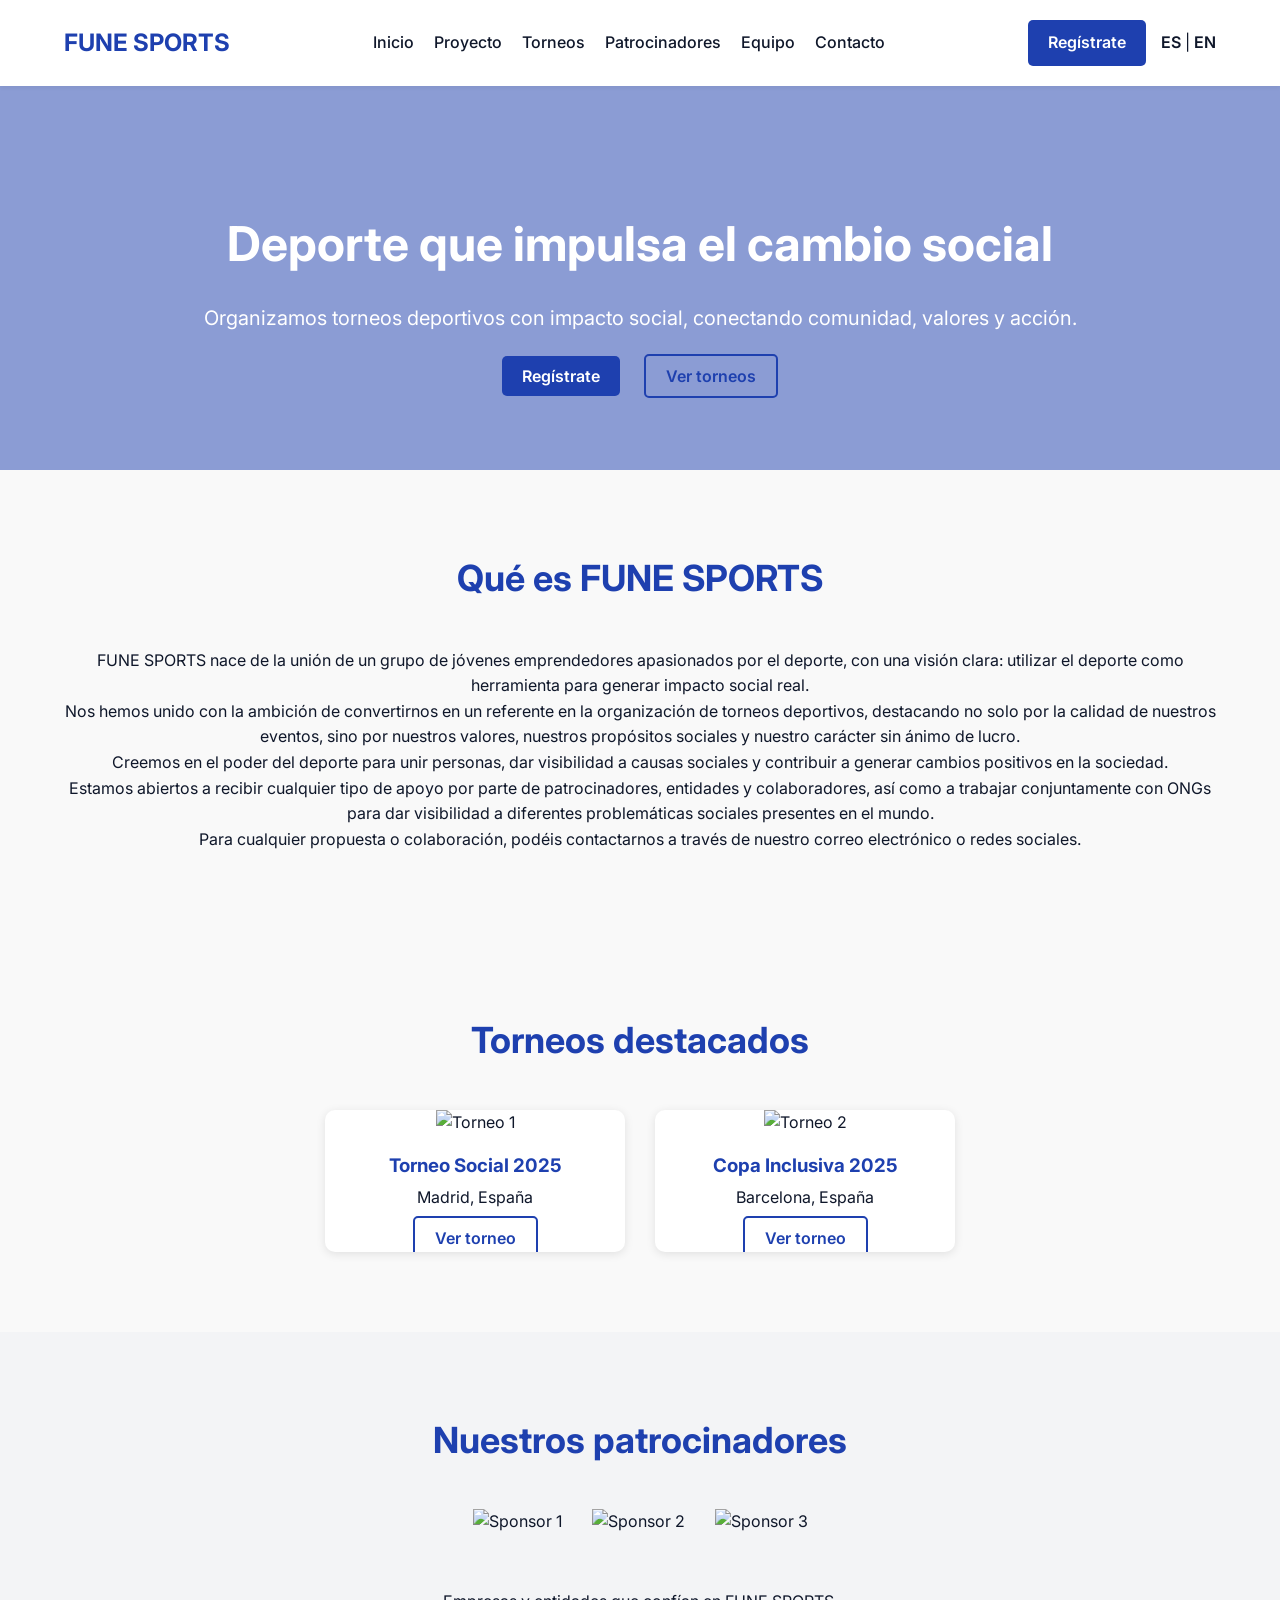
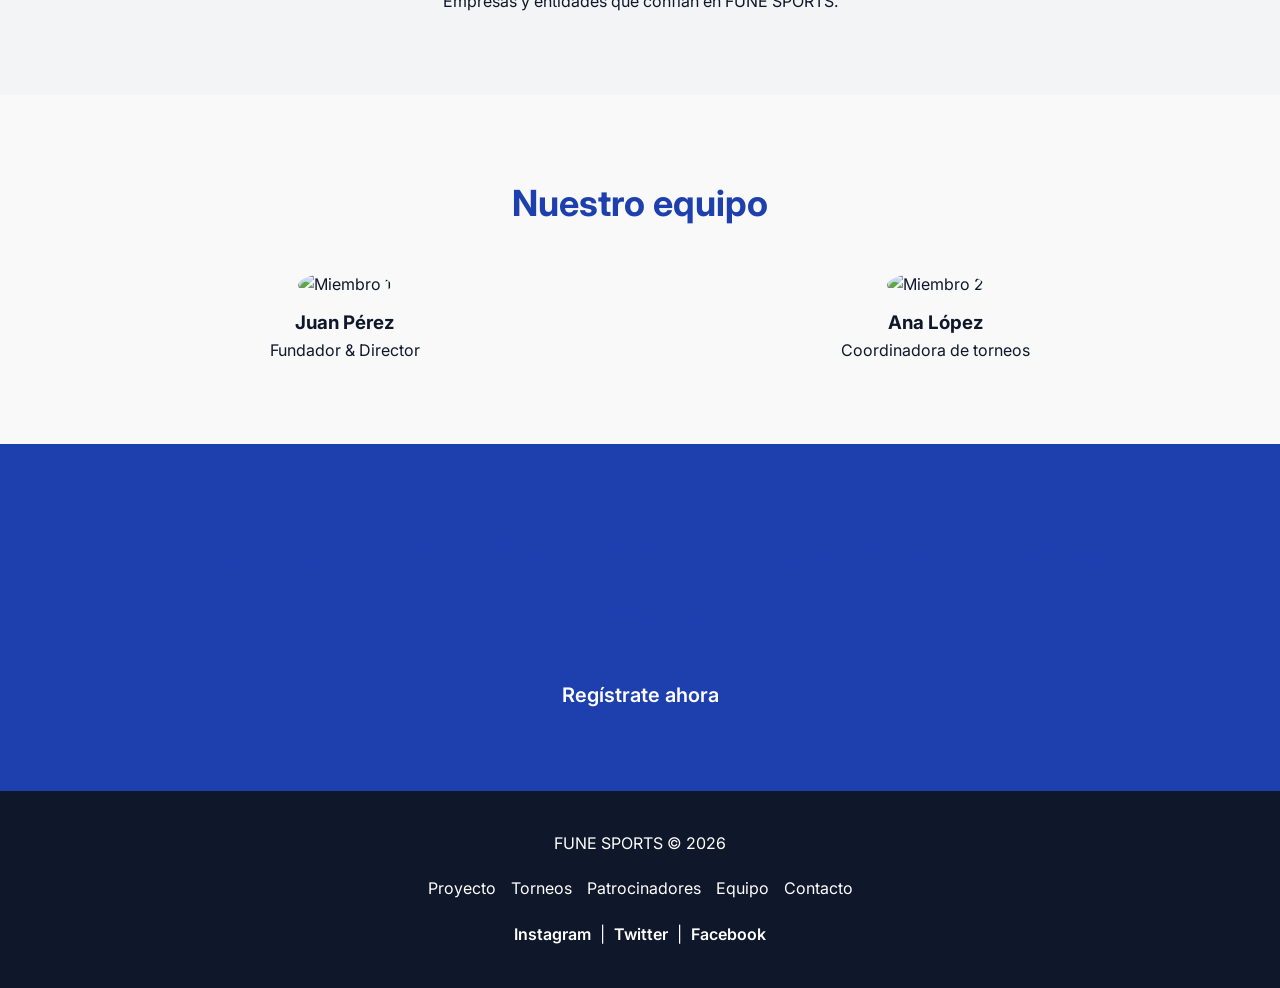
==== index.html @ e8f049b6 "Update index.html" ====
<!DOCTYPE html>
<html lang="es">
<head>
  <meta charset="UTF-8">
  <meta name="viewport" content="width=device-width, initial-scale=1.0">
  <title>FUNE SPORTS</title>
  <link rel="stylesheet" href="assets/css/style.css">
  <link rel="preconnect" href="https://fonts.googleapis.com">
  <link rel="preconnect" href="https://fonts.gstatic.com" crossorigin>
  <link href="https://fonts.googleapis.com/css2?family=Inter:wght@400;600;700&display=swap" rel="stylesheet">
</head>
<body>

  <!-- HEADER -->
  <header>
    <div class="container header-container">
      <h1 class="logo">FUNE SPORTS</h1>
      <nav>
        <ul class="menu">
          <li><a href="index.html">Inicio</a></li>
          <li><a href="#proyecto">Proyecto</a></li>
          <li><a href="#torneos">Torneos</a></li>
          <li><a href="#patrocinadores">Patrocinadores</a></li>
          <li><a href="#equipo">Equipo</a></li>
          <li><a href="#contacto">Contacto</a></li>
        </ul>
      </nav>
      <div class="header-right">
<a href="register.html" class="btn-primary">Regístrate</a>
        <div class="lang-selector">
          <a href="index.html">ES</a> | <a href="en/index.html">EN</a>
        </div>
      </div>
    </div>
  </header>

  <!-- HERO -->
  <section class="hero">
    <div class="hero-content container">
      <h2>Deporte que impulsa el cambio social</h2>
      <p>Organizamos torneos deportivos con impacto social, conectando comunidad, valores y acción.</p>
      <div class="hero-buttons">
        <a href="register.html" class="btn-primary">Regístrate</a>
        <a href="#torneos" class="btn-secondary">Ver torneos</a>
      </div>
    </div>
  </section>

  <!-- PROYECTO -->
 <section id="proyecto" class="section">
  <div class="container text-left">
    <h2>Qué es FUNE SPORTS</h2>

    <p>
      FUNE SPORTS nace de la unión de un grupo de jóvenes emprendedores apasionados por el deporte,
      con una visión clara: utilizar el deporte como herramienta para generar impacto social real.
    </p>

    <p>
      Nos hemos unido con la ambición de convertirnos en un referente en la organización de torneos
      deportivos, destacando no solo por la calidad de nuestros eventos, sino por nuestros valores,
      nuestros propósitos sociales y nuestro carácter sin ánimo de lucro.
    </p>

    <p>
      Creemos en el poder del deporte para unir personas, dar visibilidad a causas sociales
      y contribuir a generar cambios positivos en la sociedad.
    </p>

    <p>
      Estamos abiertos a recibir cualquier tipo de apoyo por parte de patrocinadores, entidades
      y colaboradores, así como a trabajar conjuntamente con ONGs para dar visibilidad
      a diferentes problemáticas sociales presentes en el mundo.
    </p>

    <p>
      Para cualquier propuesta o colaboración, podéis contactarnos a través de nuestro correo
      electrónico o redes sociales.
    </p>
  </div>
</section>

  <!-- TORNEOS -->
  <section id="torneos" class="section">
    <div class="container">
      <h2>Torneos destacados</h2>
      <div class="cards">
        <!-- Tarjetas de ejemplo -->
        <div class="card">
          <img src="assets/images/torneo1.jpg" alt="Torneo 1">
          <h3>Torneo Social 2025</h3>
          <p>Madrid, España</p>
          <a href="#torneo1" class="btn-secondary">Ver torneo</a>
        </div>
        <div class="card">
          <img src="assets/images/torneo2.jpg" alt="Torneo 2">
          <h3>Copa Inclusiva 2025</h3>
          <p>Barcelona, España</p>
          <a href="#torneo2" class="btn-secondary">Ver torneo</a>
        </div>
      </div>
    </div>
  </section>

  <!-- PATROCINADORES -->
  <section id="patrocinadores" class="section bg-light">
    <div class="container">
      <h2>Nuestros patrocinadores</h2>
      <div class="sponsors">
        <img src="assets/images/logo1.png" alt="Sponsor 1">
        <img src="assets/images/logo2.png" alt="Sponsor 2">
        <img src="assets/images/logo3.png" alt="Sponsor 3">
      </div>
      <p>Empresas y entidades que confían en FUNE SPORTS.</p>
    </div>
  </section>

  <!-- EQUIPO -->
  <section id="equipo" class="section">
    <div class="container">
      <h2>Nuestro equipo</h2>
      <div class="team">
        <div class="member">
          <img src="assets/images/miembro1.jpg" alt="Miembro 1">
          <h3>Juan Pérez</h3>
          <p>Fundador & Director</p>
        </div>
        <div class="member">
          <img src="assets/images/miembro2.jpg" alt="Miembro 2">
          <h3>Ana López</h3>
          <p>Coordinadora de torneos</p>
        </div>
      </div>
    </div>
  </section>

  <!-- CTA REGISTRO -->
  <section id="registro" class="section cta">
    <div class="container">
      <h2>Únete a FUNE SPORTS y forma parte del cambio a través del deporte</h2>
      <a href="register.html" class="btn-primary btn-large">Regístrate ahora</a>
    </div>
  </section>

  <!-- FOOTER -->
  <footer>
    <div class="container footer-container">
      <p>FUNE SPORTS © 2026</p>
      <ul class="footer-menu">
        <li><a href="#proyecto">Proyecto</a></li>
        <li><a href="#torneos">Torneos</a></li>
        <li><a href="#patrocinadores">Patrocinadores</a></li>
        <li><a href="#equipo">Equipo</a></li>
        <li><a href="#contacto">Contacto</a></li>
      </ul>
      <div class="footer-social">
        <a href="#">Instagram</a> | <a href="#">Twitter</a> | <a href="#">Facebook</a>
      </div>
    </div>
  </footer>

</body>
</html>
---- assets/css/style.css ----
/* General */
* {
  margin: 0;
  padding: 0;
  box-sizing: border-box;
}

body {
  font-family: 'Inter', sans-serif;
  color: #0f172a;
  background: #f9f9f9;
  line-height: 1.6;
}

a {
  text-decoration: none;
  color: inherit;
}

.container {
  width: 90%;
  max-width: 1200px;
  margin: 0 auto;
}

/* HEADER */
header {
  background: #fff;
  padding: 20px 0;
  box-shadow: 0 2px 4px rgba(0,0,0,0.05);
  position: sticky;
  top: 0;
  z-index: 100;
}

.header-container {
  display: flex;
  justify-content: space-between;
  align-items: center;
}

.logo {
  font-weight: 700;
  font-size: 24px;
  color: #1e40af;
}

.menu {
  list-style: none;
  display: flex;
  gap: 20px;
}

.menu li a {
  font-weight: 500;
  transition: color 0.3s;
}

.menu li a:hover {
  color: #1e40af;
}

.header-right {
  display: flex;
  align-items: center;
  gap: 15px;
}

.btn-primary {
  background: #1e40af;
  color: #fff;
  padding: 10px 20px;
  border-radius: 5px;
  font-weight: 600;
  transition: background 0.3s;
}

.btn-primary:hover {
  background: #2563eb;
}

.btn-secondary {
  background: transparent;
  border: 2px solid #1e40af;
  padding: 10px 20px;
  border-radius: 5px;
  color: #1e40af;
  font-weight: 600;
  transition: background 0.3s, color 0.3s;
}

.btn-secondary:hover {
  background: #1e40af;
  color: #fff;
}

.lang-selector a {
  font-weight: 600;
}

/* HERO */
.hero {
  background: url('../images/hero.jpg') center/cover no-repeat;
  color: #fff;
  text-align: center;
  padding: 120px 20px 80px;
  position: relative;
}

.hero::after {
  content: '';
  position: absolute;
  inset: 0;
  background: rgba(30,64,175,0.5);
}

.hero-content {
  position: relative;
  z-index: 1;
}

.hero h2 {
  font-size: 48px;
  margin-bottom: 20px;
}

.hero p {
  font-size: 20px;
  margin-bottom: 30px;
}

.hero-buttons a {
  margin: 0 10px;
}

/* SECTIONS */
.section {
  padding: 80px 0;
  text-align: center;
}

.section h2 {
  font-size: 36px;
  margin-bottom: 40px;
  color: #1e40af;
}

.features {
  display: flex;
  justify-content: space-around;
  flex-wrap: wrap;
  gap: 30px;
}

.feature {
  flex: 1 1 250px;
}

.cards {
  display: flex;
  flex-wrap: wrap;
  justify-content: center;
  gap: 30px;
}

.card {
  background: #fff;
  border-radius: 10px;
  overflow: hidden;
  width: 300px;
  box-shadow: 0 2px 10px rgba(0,0,0,0.1);
  text-align: center;
}

.card img {
  width: 100%;
  height: 200px;
  object-fit: cover;
}

.card h3 {
  margin: 15px 0 5px;
  color: #1e40af;
}

.card p {
  margin-bottom: 15px;
}

.bg-light {
  background: #f3f4f6;
}

.sponsors {
  display: flex;
  justify-content: center;
  flex-wrap: wrap;
  gap: 30px;
  margin-bottom: 20px;
}

.sponsors img {
  height: 60px;
  object-fit: contain;
}

.team {
  display: flex;
  justify-content: center;
  flex-wrap: wrap;
  gap: 30px;
}

.member {
  flex: 1 1 200px;
  text-align: center;
}

.member img {
  width: 150px;
  height: 150px;
  border-radius: 50%;
  object-fit: cover;
  margin-bottom: 10px;
}

/* CTA */
.cta {
  background: #1e40af;
  color: #fff;
  padding: 80px 20px;
}

.btn-large {
  font-size: 20px;
  padding: 15px 30px;
}

/* FOOTER */
footer {
  background: #0f172a;
  color: #fff;
  padding: 40px 20px;
}

.footer-container {
  display: flex;
  flex-direction: column;
  align-items: center;
  gap: 20px;
}

.footer-menu {
  list-style: none;
  display: flex;
  gap: 15px;
}

.footer-menu li a {
  color: #fff;
  transition: color 0.3s;
}

.footer-menu li a:hover {
  color: #2563eb;
}

.footer-social a {
  color: #fff;
  font-weight: 600;
  margin: 0 5px;
}

/* RESPONSIVE */
@media (max-width: 768px) {
  .features, .cards, .team {
    flex-direction: column;
    align-items: center;
  }

  .menu {
    display: none;
  }

  header {
    flex-direction: column;
    gap: 15px;
  }
}
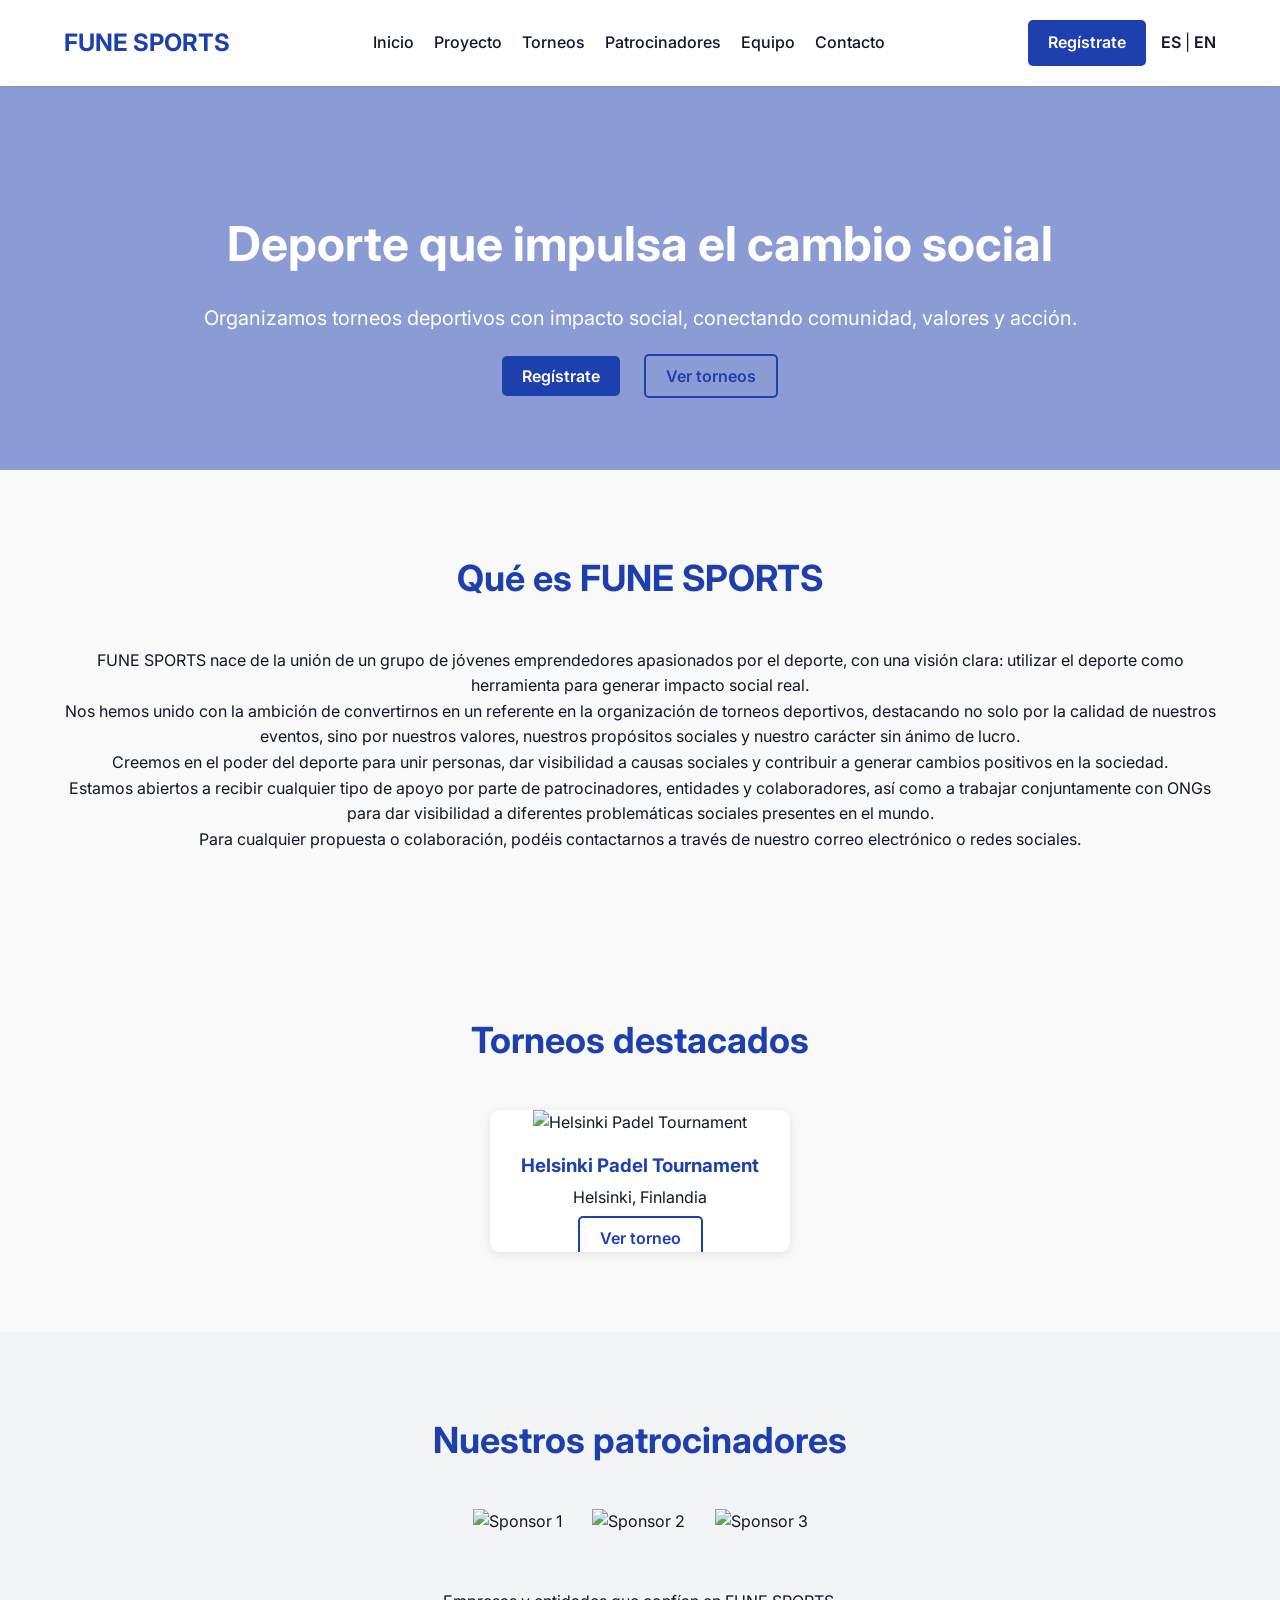
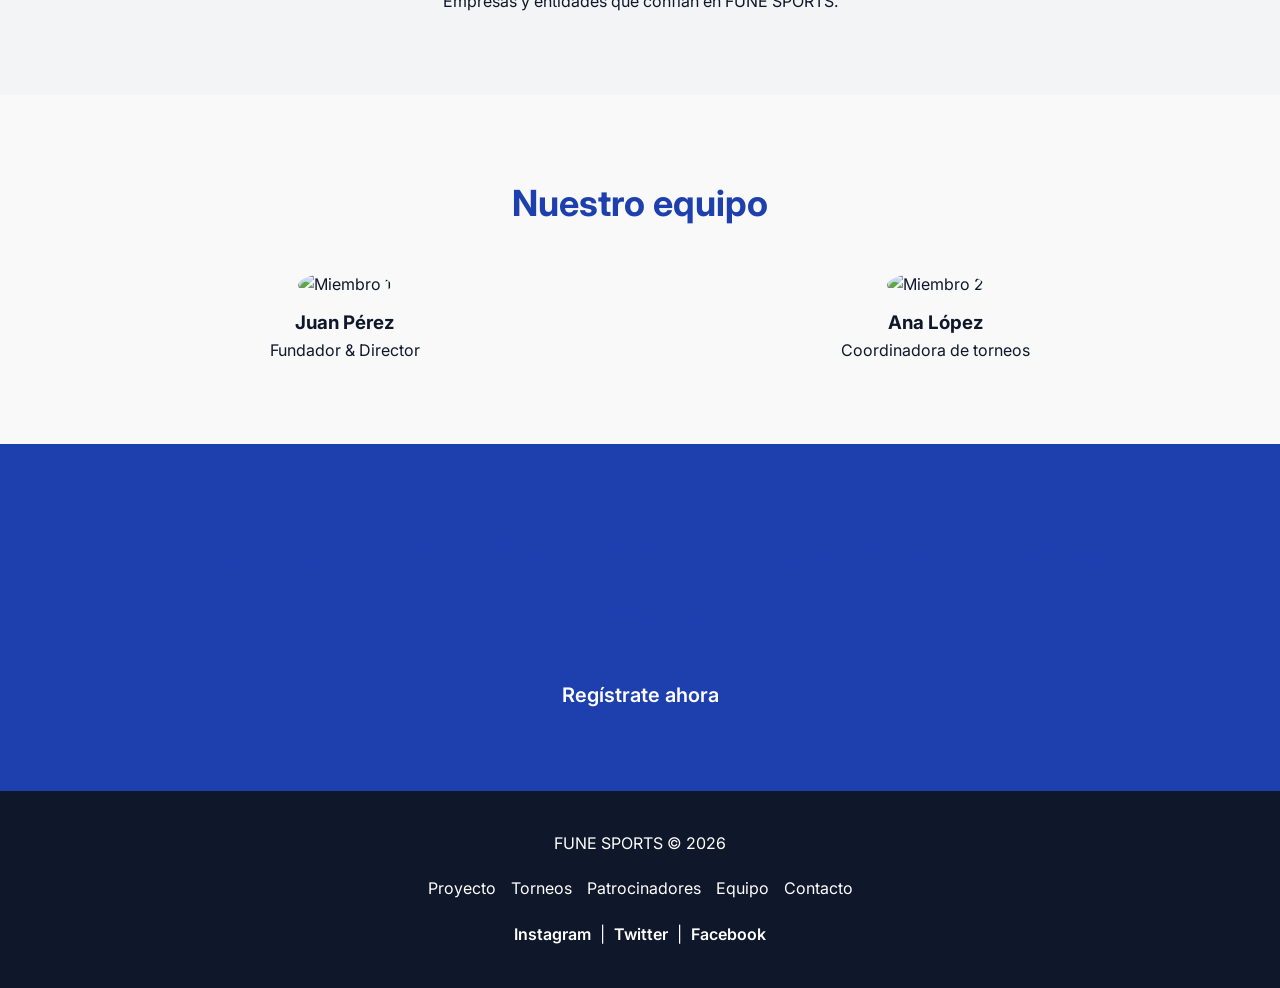
==== commit 75f1126f: "Update index.html" ====
--- a/index.html
+++ b/index.html
@@ -81,26 +81,24 @@
 </section>
 
   <!-- TORNEOS -->
-  <section id="torneos" class="section">
-    <div class="container">
-      <h2>Torneos destacados</h2>
-      <div class="cards">
-        <!-- Tarjetas de ejemplo -->
-        <div class="card">
-          <img src="assets/images/torneo1.jpg" alt="Torneo 1">
-          <h3>Torneo Social 2025</h3>
-          <p>Madrid, España</p>
-          <a href="#torneo1" class="btn-secondary">Ver torneo</a>
-        </div>
-        <div class="card">
-          <img src="assets/images/torneo2.jpg" alt="Torneo 2">
-          <h3>Copa Inclusiva 2025</h3>
-          <p>Barcelona, España</p>
-          <a href="#torneo2" class="btn-secondary">Ver torneo</a>
-        </div>
+<section id="torneos" class="section">
+  <div class="container">
+    <h2>Torneos destacados</h2>
+
+    <div class="cards">
+      <div class="card">
+        <!-- Imagen placeholder hasta tener imagen real -->
+        <img src="https://via.placeholder.com/400x250" alt="Helsinki Padel Tournament">
+
+        <h3>Helsinki Padel Tournament</h3>
+        <p>Helsinki, Finlandia</p>
+
+        <a href="helsinki-padel.html" class="btn-secondary">Ver torneo</a>
       </div>
     </div>
-  </section>
+  </div>
+</section>
+
 
   <!-- PATROCINADORES -->
   <section id="patrocinadores" class="section bg-light">
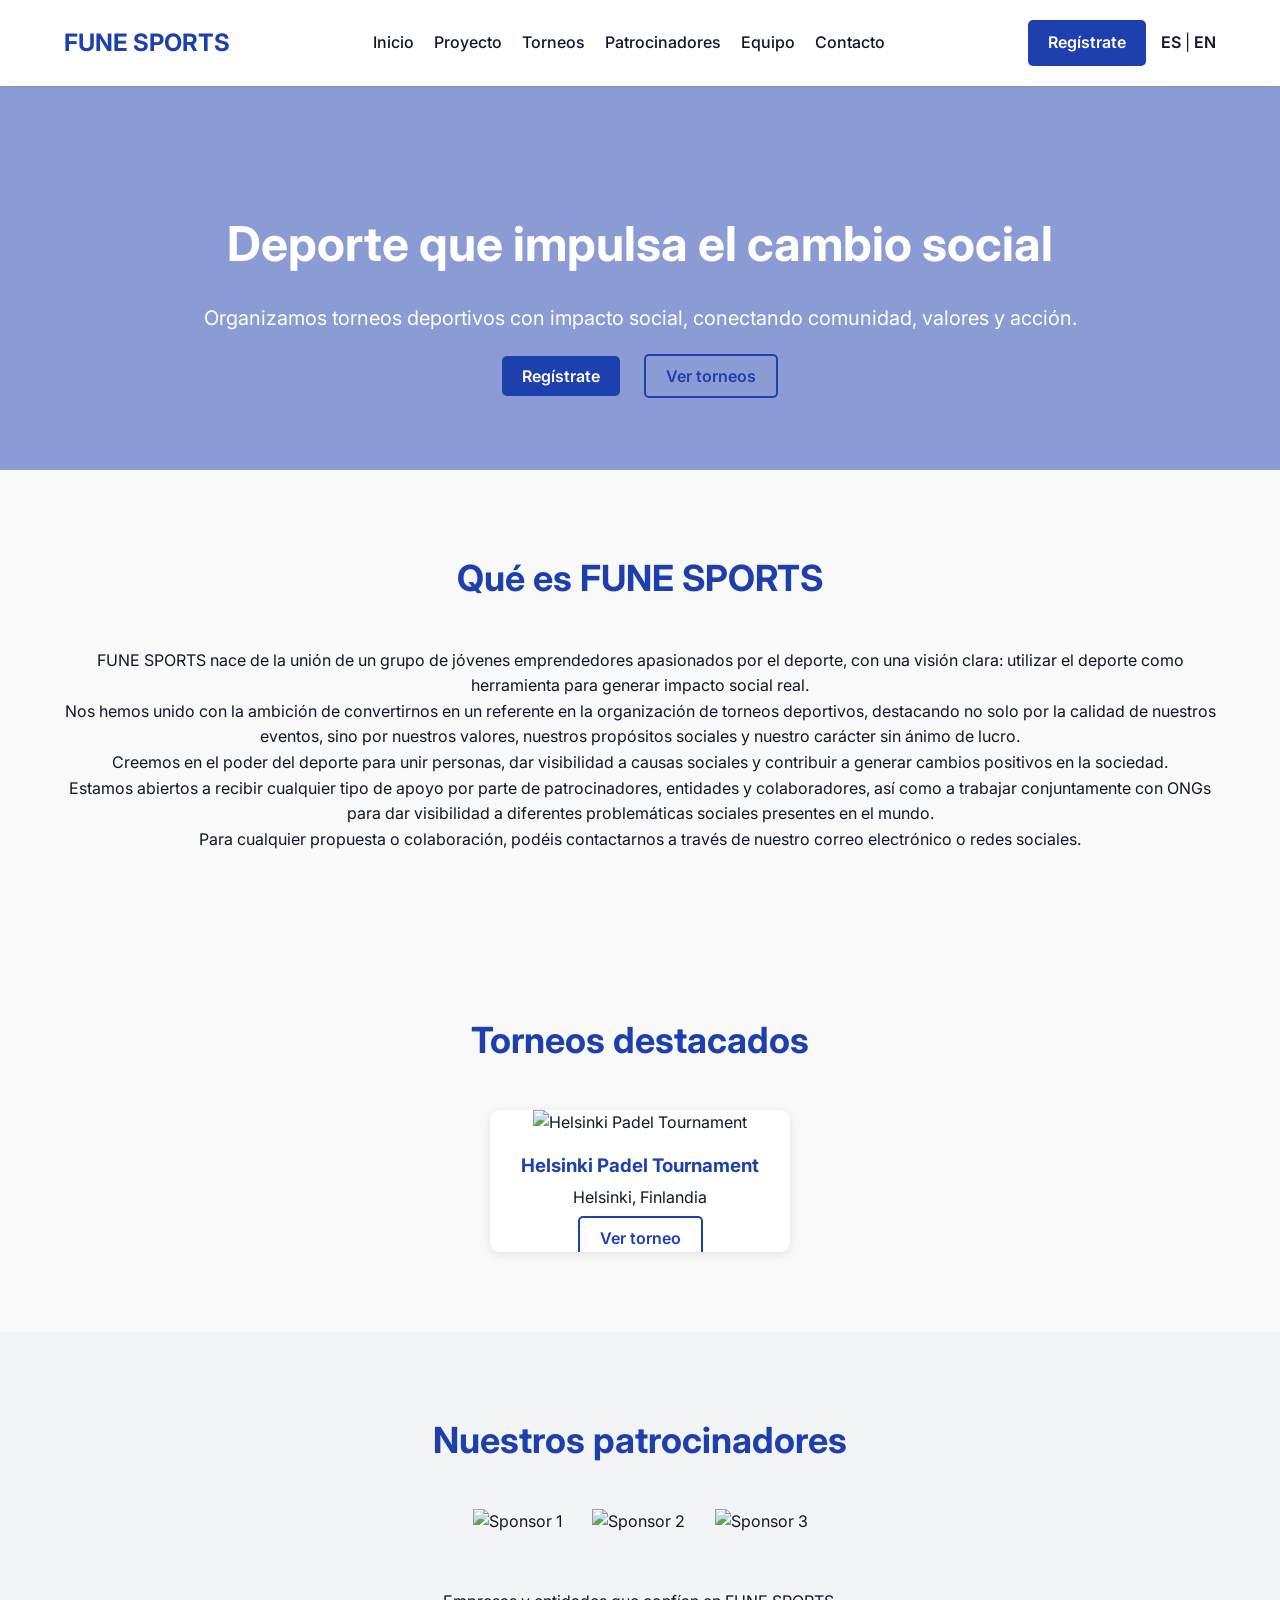
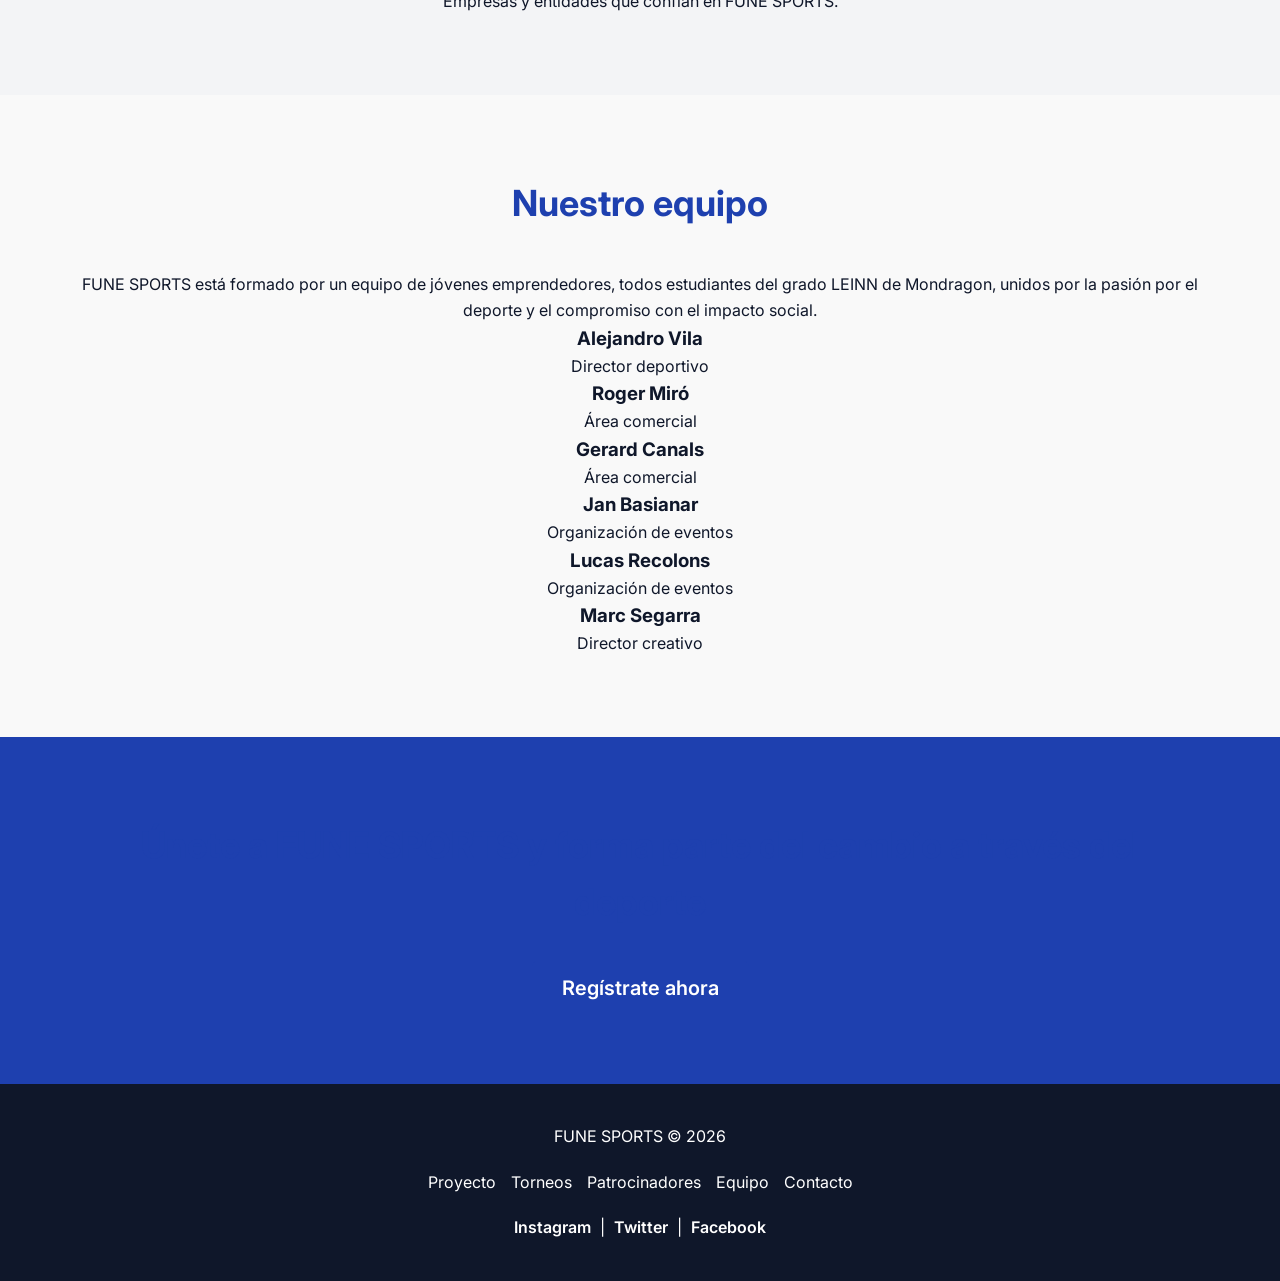
==== commit 5401862f: "Update index.html" ====
--- a/index.html
+++ b/index.html
@@ -114,23 +114,49 @@
   </section>
 
   <!-- EQUIPO -->
-  <section id="equipo" class="section">
-    <div class="container">
-      <h2>Nuestro equipo</h2>
-      <div class="team">
-        <div class="member">
-          <img src="assets/images/miembro1.jpg" alt="Miembro 1">
-          <h3>Juan Pérez</h3>
-          <p>Fundador & Director</p>
-        </div>
-        <div class="member">
-          <img src="assets/images/miembro2.jpg" alt="Miembro 2">
-          <h3>Ana López</h3>
-          <p>Coordinadora de torneos</p>
-        </div>
+<section id="equipo" class="section">
+  <div class="container">
+    <h2>Nuestro equipo</h2>
+
+    <p class="team-intro">
+      FUNE SPORTS está formado por un equipo de jóvenes emprendedores, todos estudiantes del grado
+      LEINN de Mondragon, unidos por la pasión por el deporte y el compromiso con el impacto social.
+    </p>
+
+    <div class="team-list">
+      <div class="team-member">
+        <h3>Alejandro Vila</h3>
+        <p>Director deportivo</p>
+      </div>
+
+      <div class="team-member">
+        <h3>Roger Miró</h3>
+        <p>Área comercial</p>
+      </div>
+
+      <div class="team-member">
+        <h3>Gerard Canals</h3>
+        <p>Área comercial</p>
+      </div>
+
+      <div class="team-member">
+        <h3>Jan Basianar</h3>
+        <p>Organización de eventos</p>
+      </div>
+
+      <div class="team-member">
+        <h3>Lucas Recolons</h3>
+        <p>Organización de eventos</p>
+      </div>
+
+      <div class="team-member">
+        <h3>Marc Segarra</h3>
+        <p>Director creativo</p>
       </div>
     </div>
-  </section>
+  </div>
+</section>
+
 
   <!-- CTA REGISTRO -->
   <section id="registro" class="section cta">
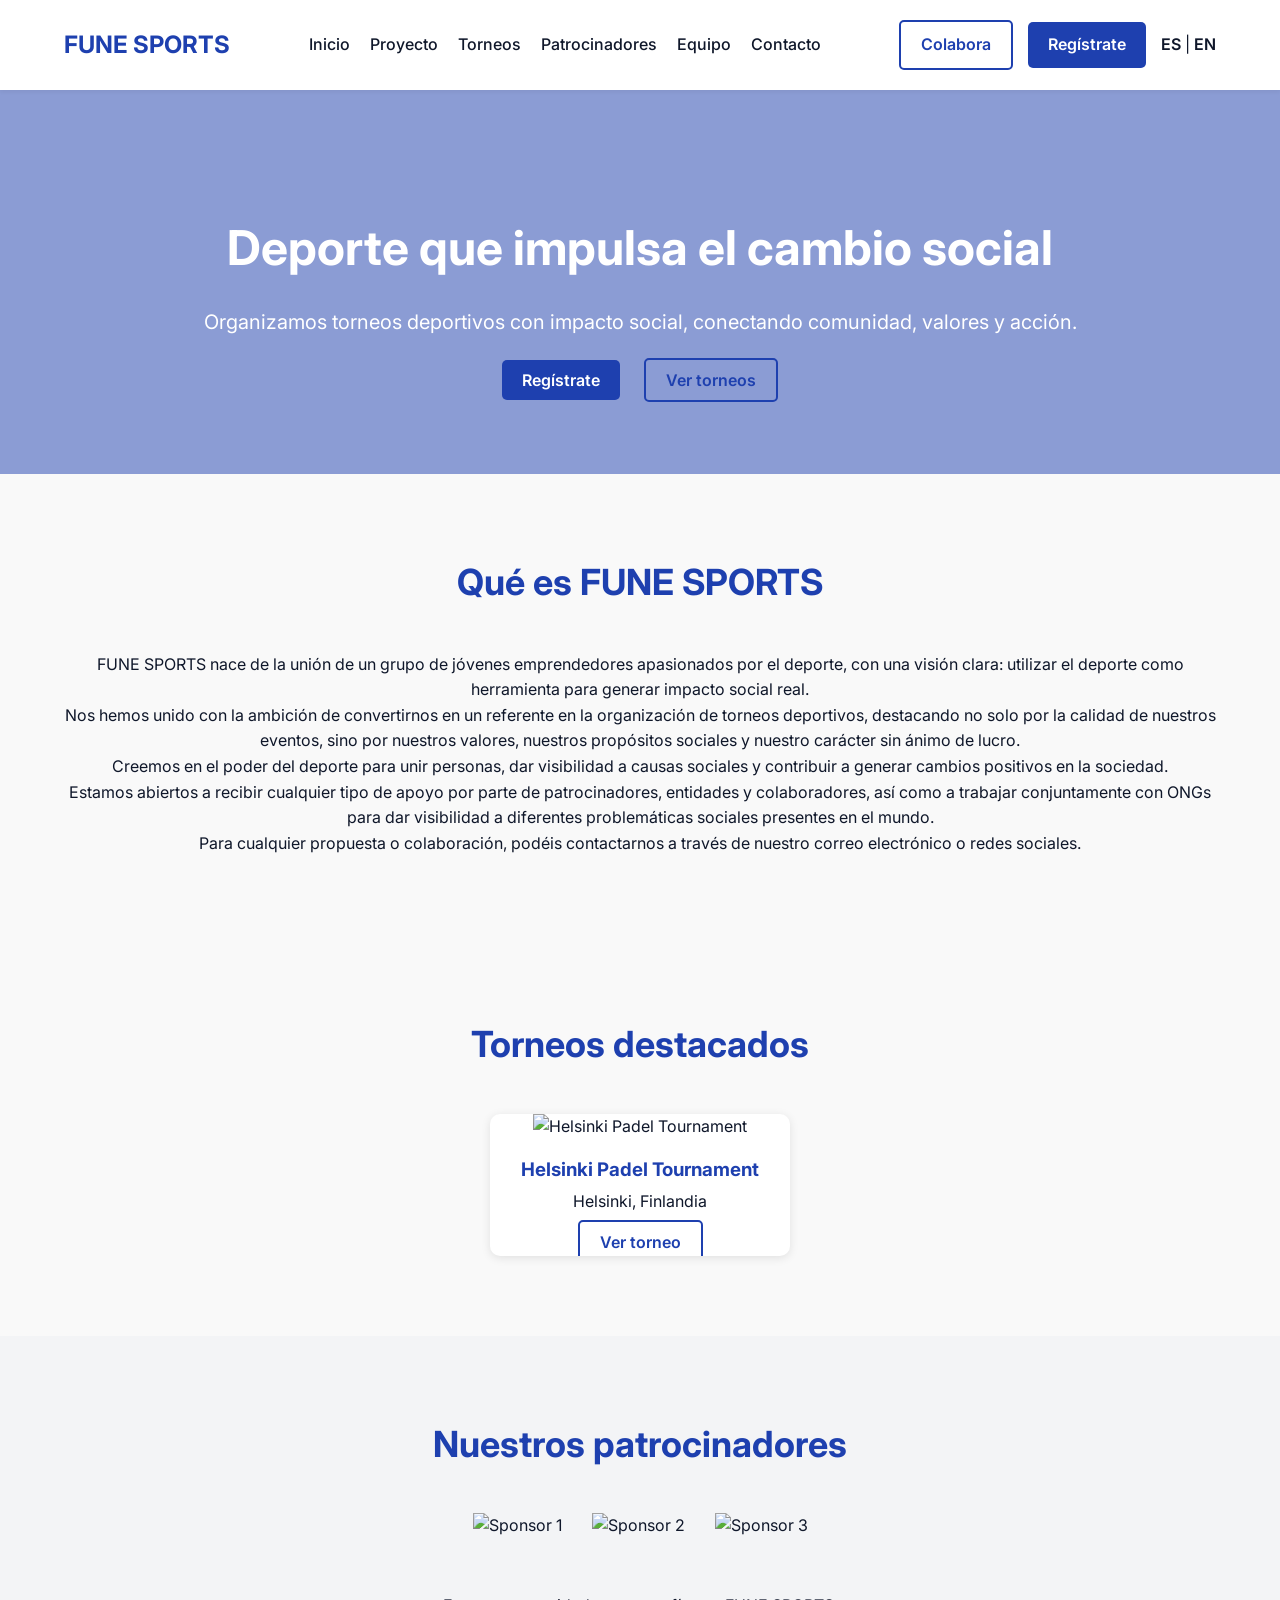
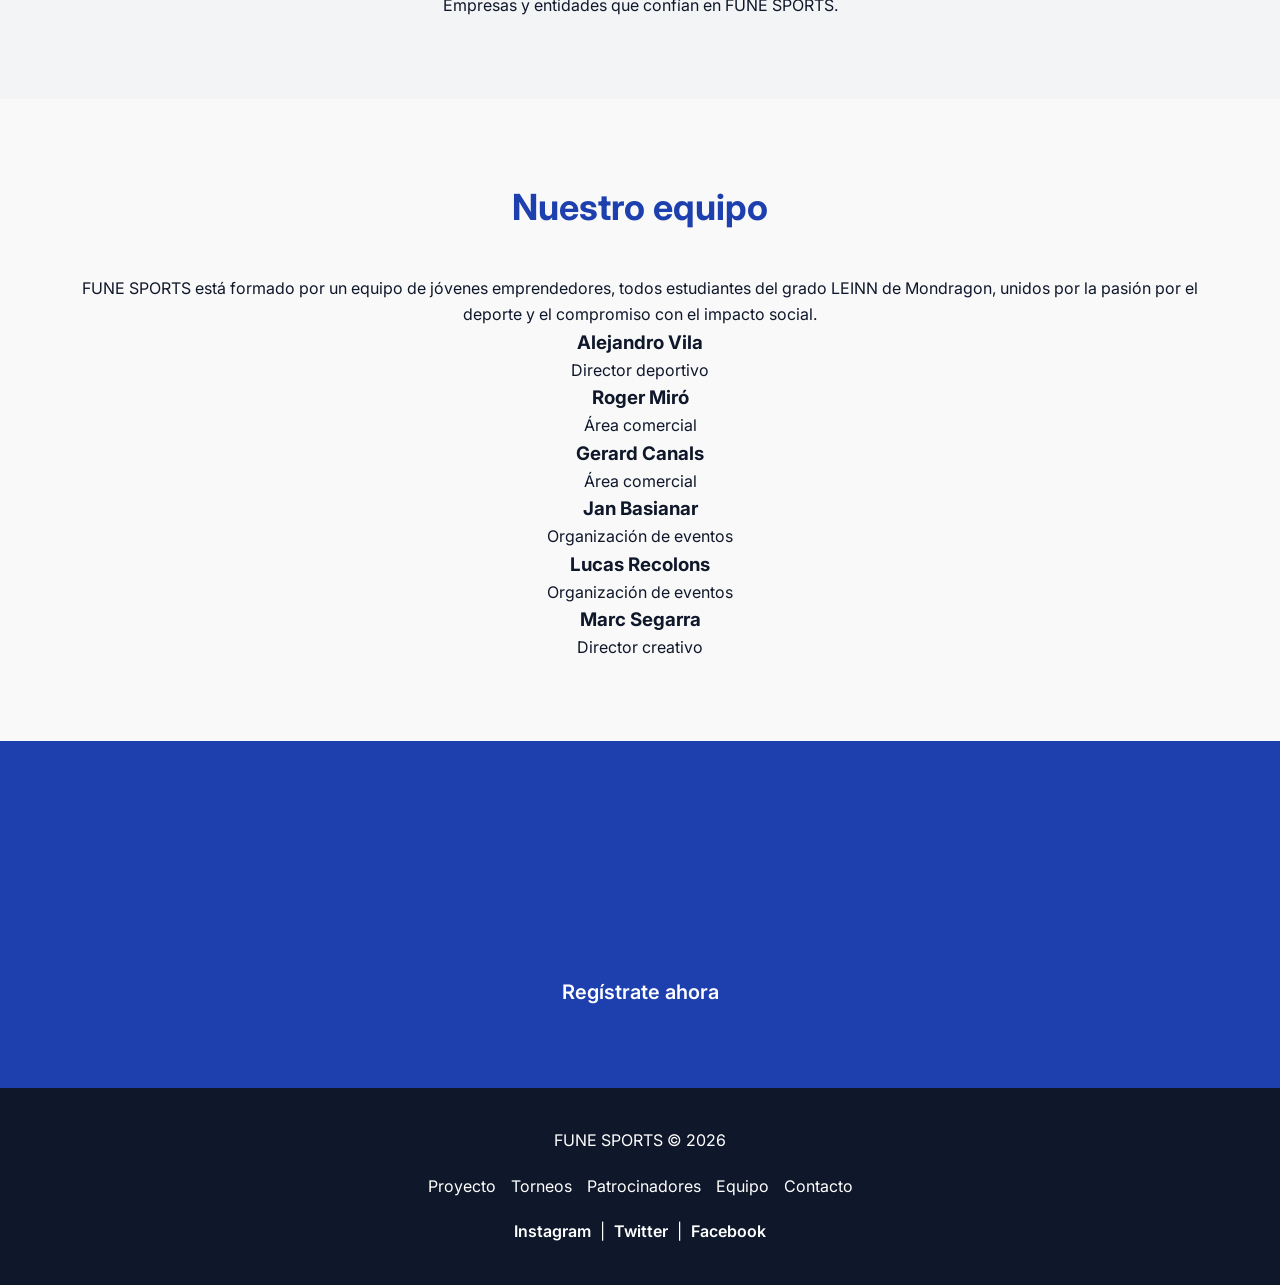
==== commit 03ca9398: "Update index.html" ====
--- a/index.html
+++ b/index.html
@@ -26,11 +26,14 @@
         </ul>
       </nav>
       <div class="header-right">
-<a href="register.html" class="btn-primary">Regístrate</a>
-        <div class="lang-selector">
-          <a href="index.html">ES</a> | <a href="en/index.html">EN</a>
-        </div>
-      </div>
+  <a href="collaborate.html" class="btn-secondary">Colabora</a>
+  <a href="register.html" class="btn-primary">Regístrate</a>
+
+  <div class="lang-selector">
+    <a href="index.html">ES</a> | <a href="en/index.html">EN</a>
+  </div>
+</div>
+
     </div>
   </header>
 
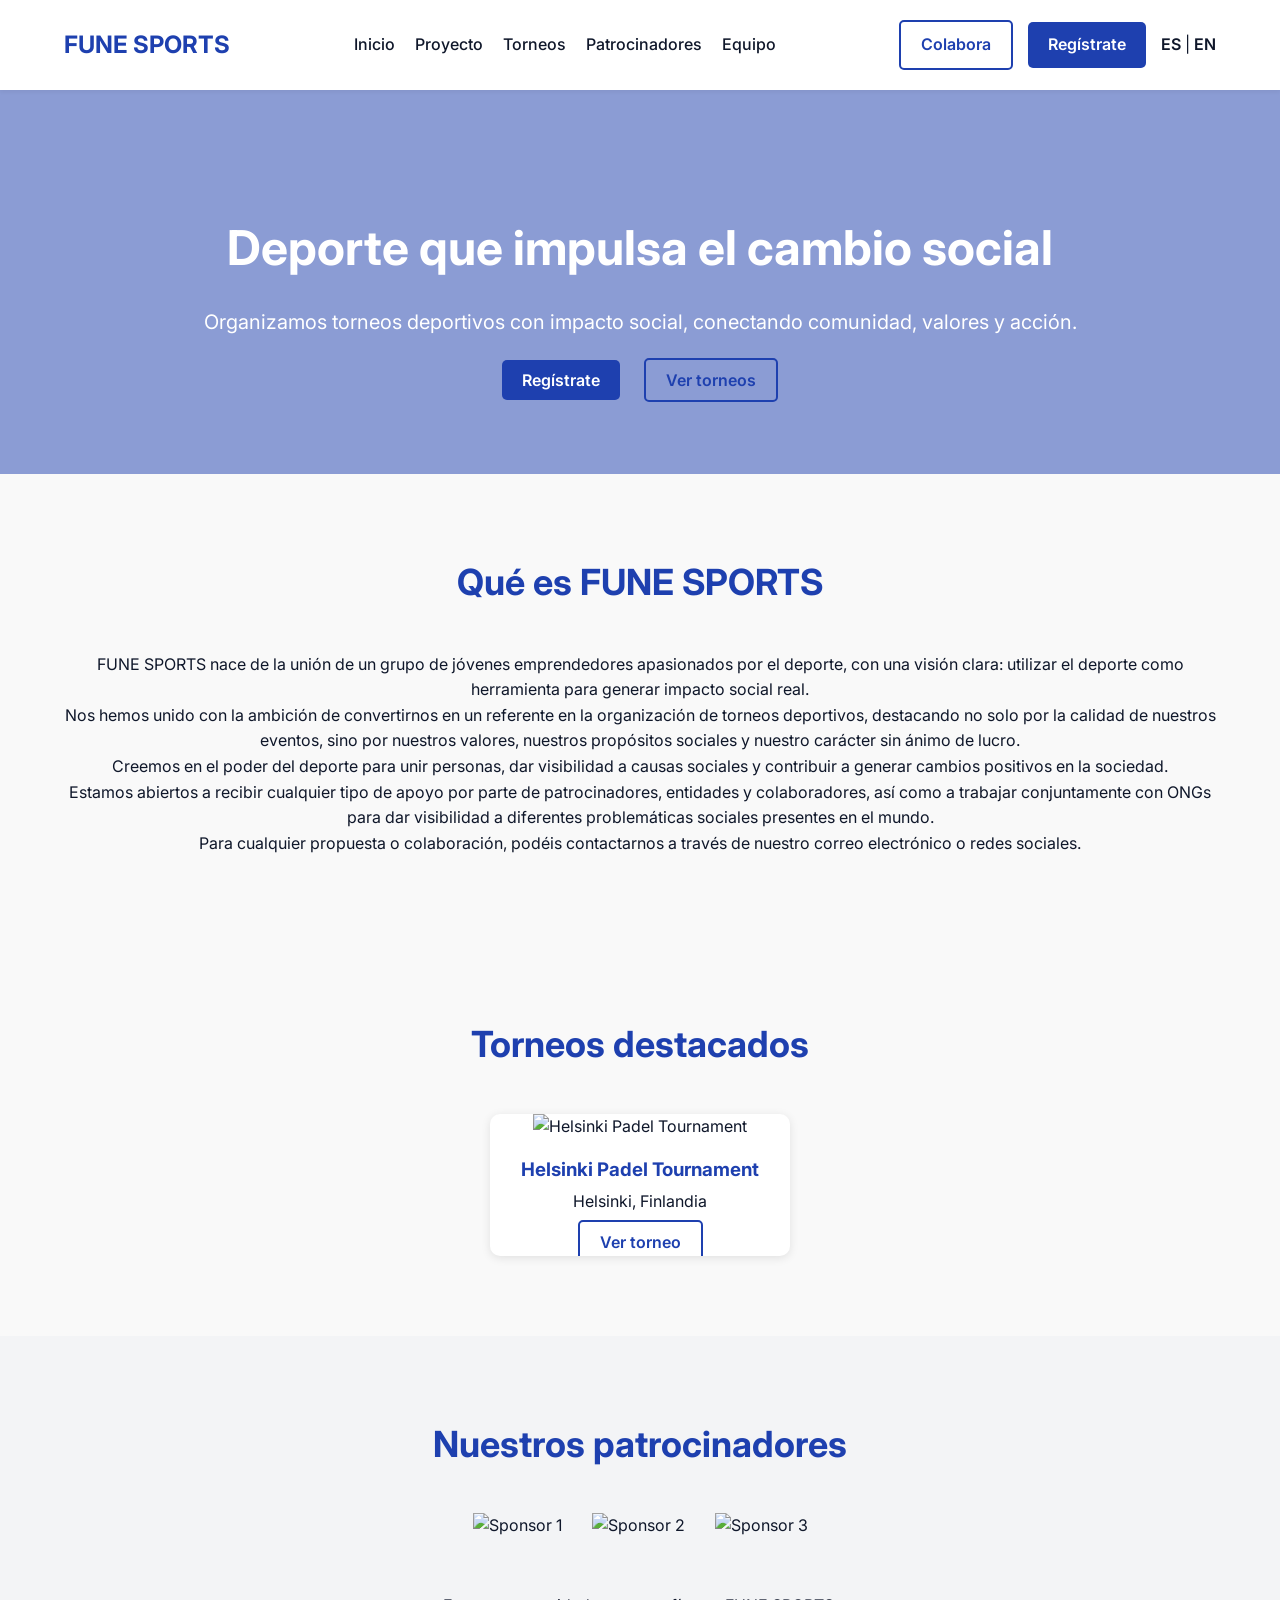
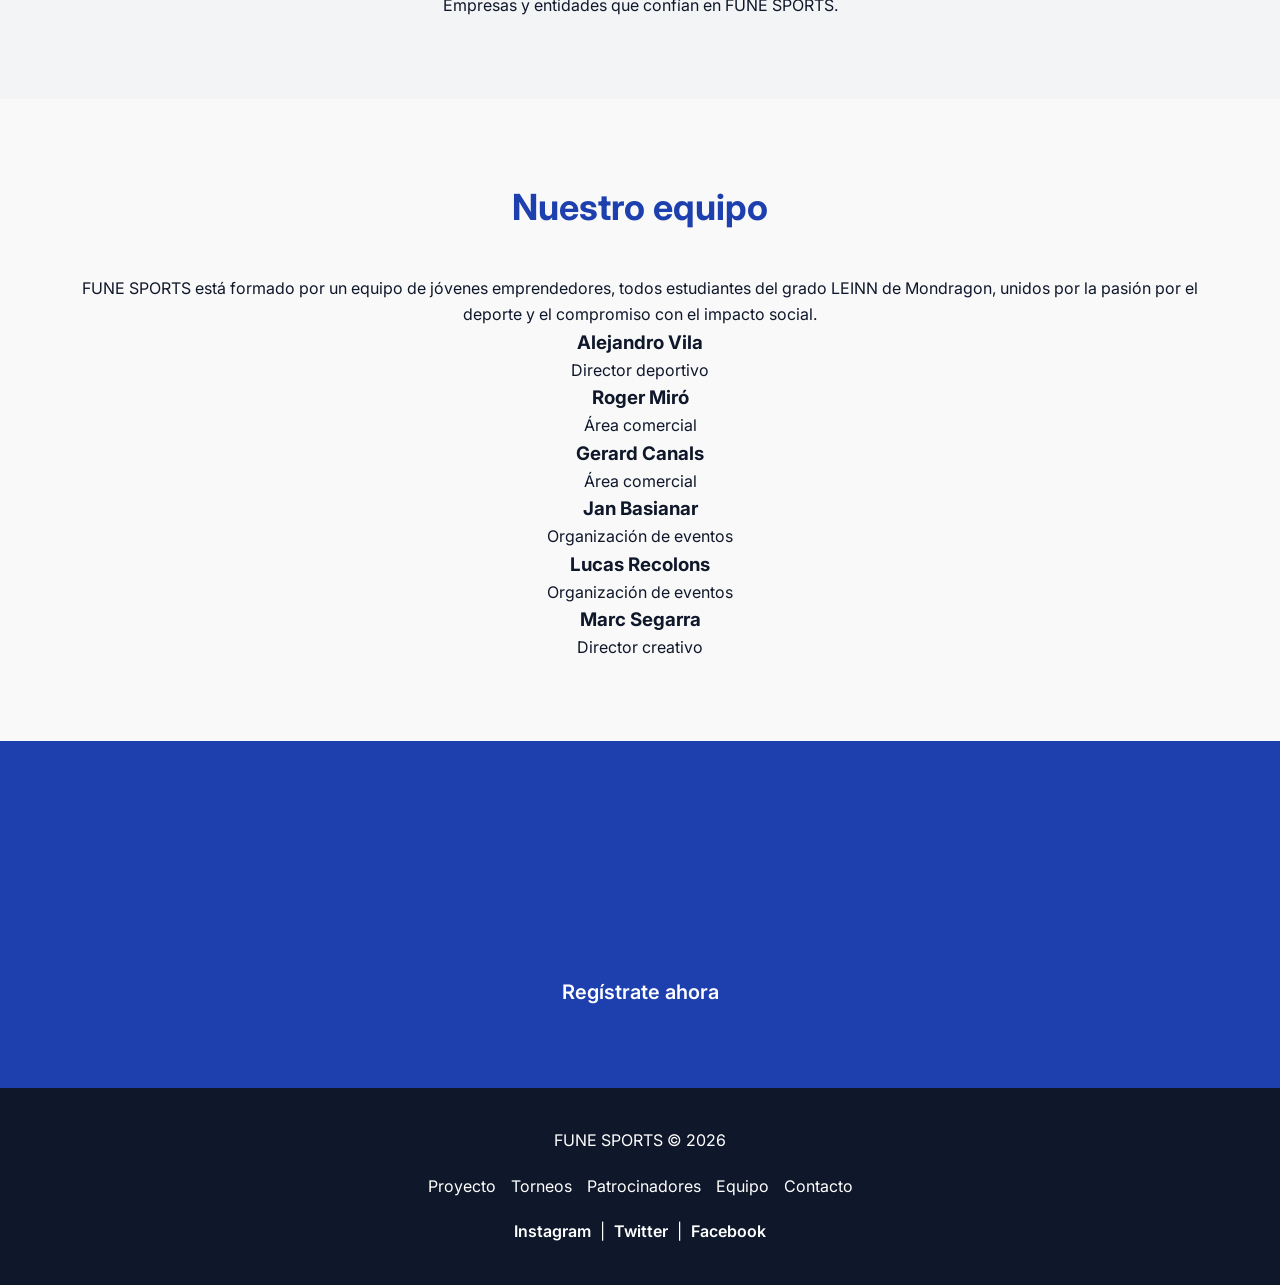
==== commit 9d56f499: "Update index.html" ====
--- a/index.html
+++ b/index.html
@@ -22,7 +22,6 @@
           <li><a href="#torneos">Torneos</a></li>
           <li><a href="#patrocinadores">Patrocinadores</a></li>
           <li><a href="#equipo">Equipo</a></li>
-          <li><a href="#contacto">Contacto</a></li>
         </ul>
       </nav>
       <div class="header-right">
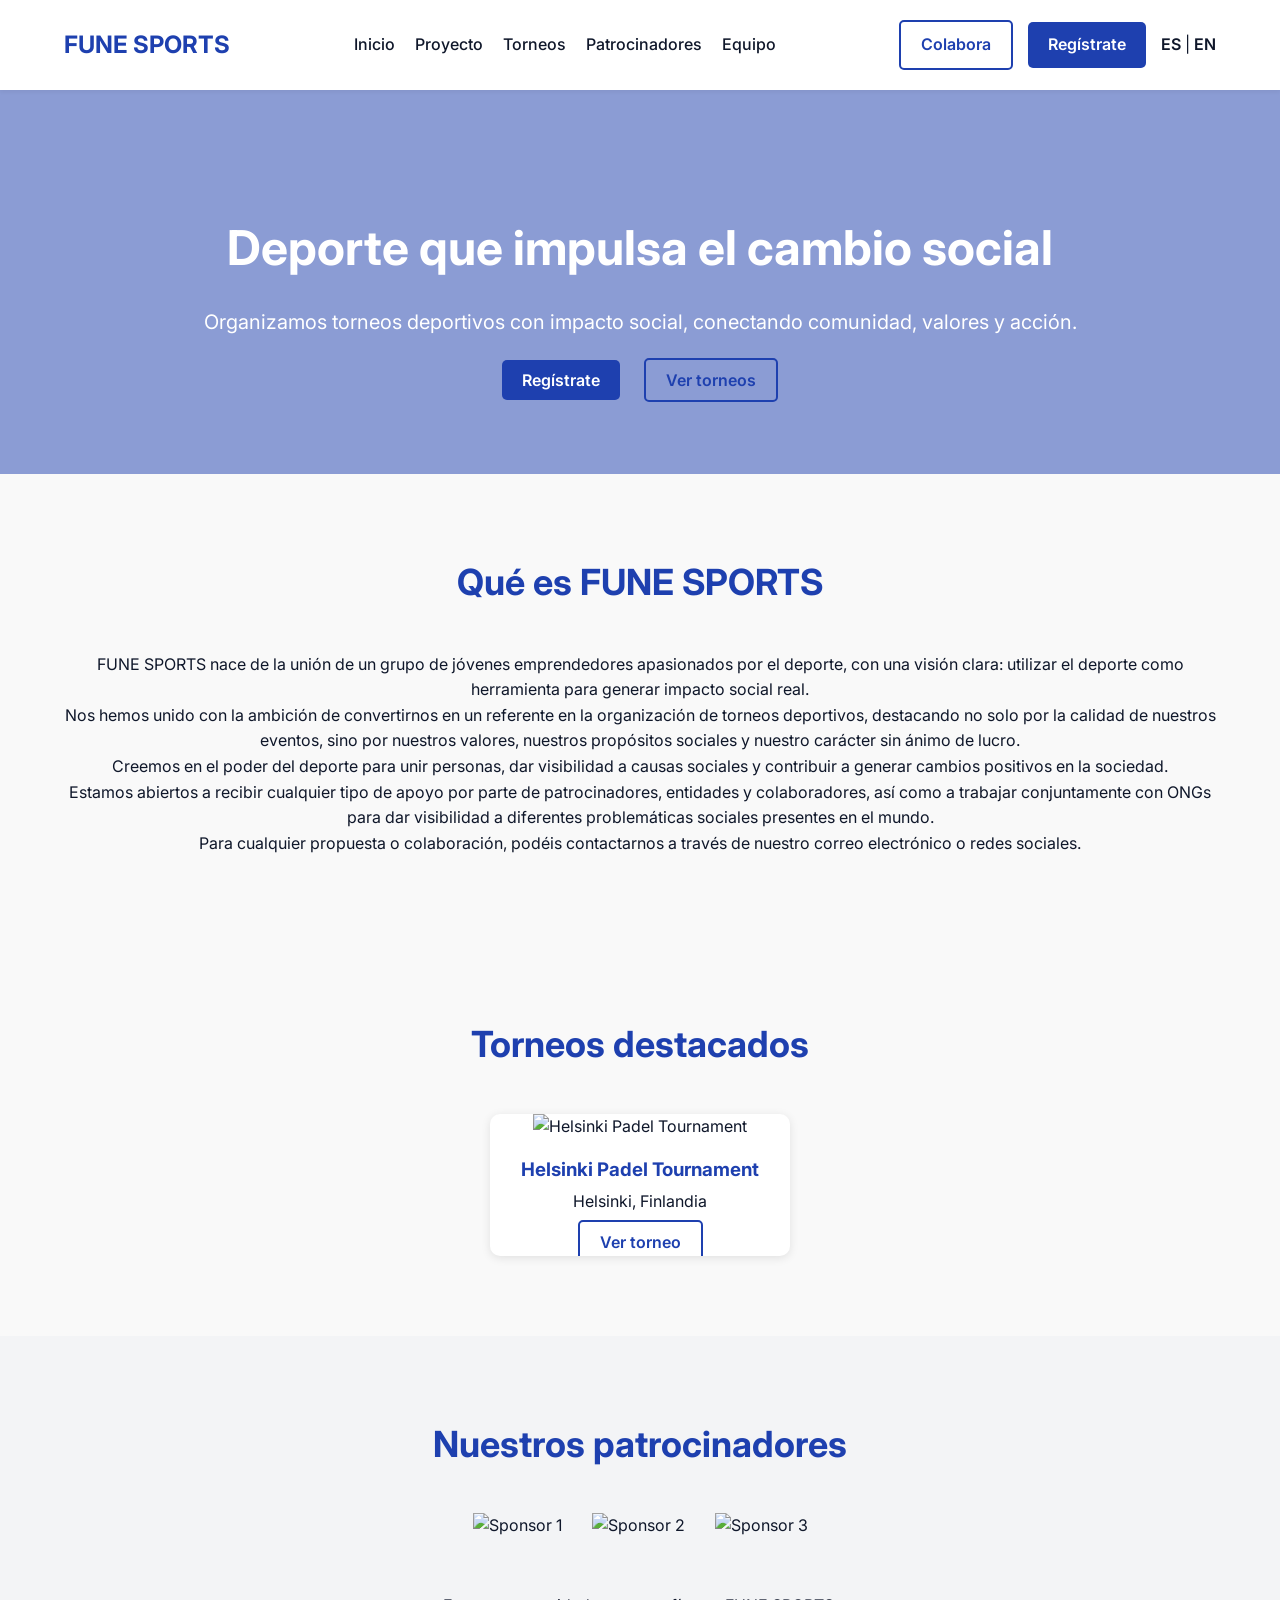
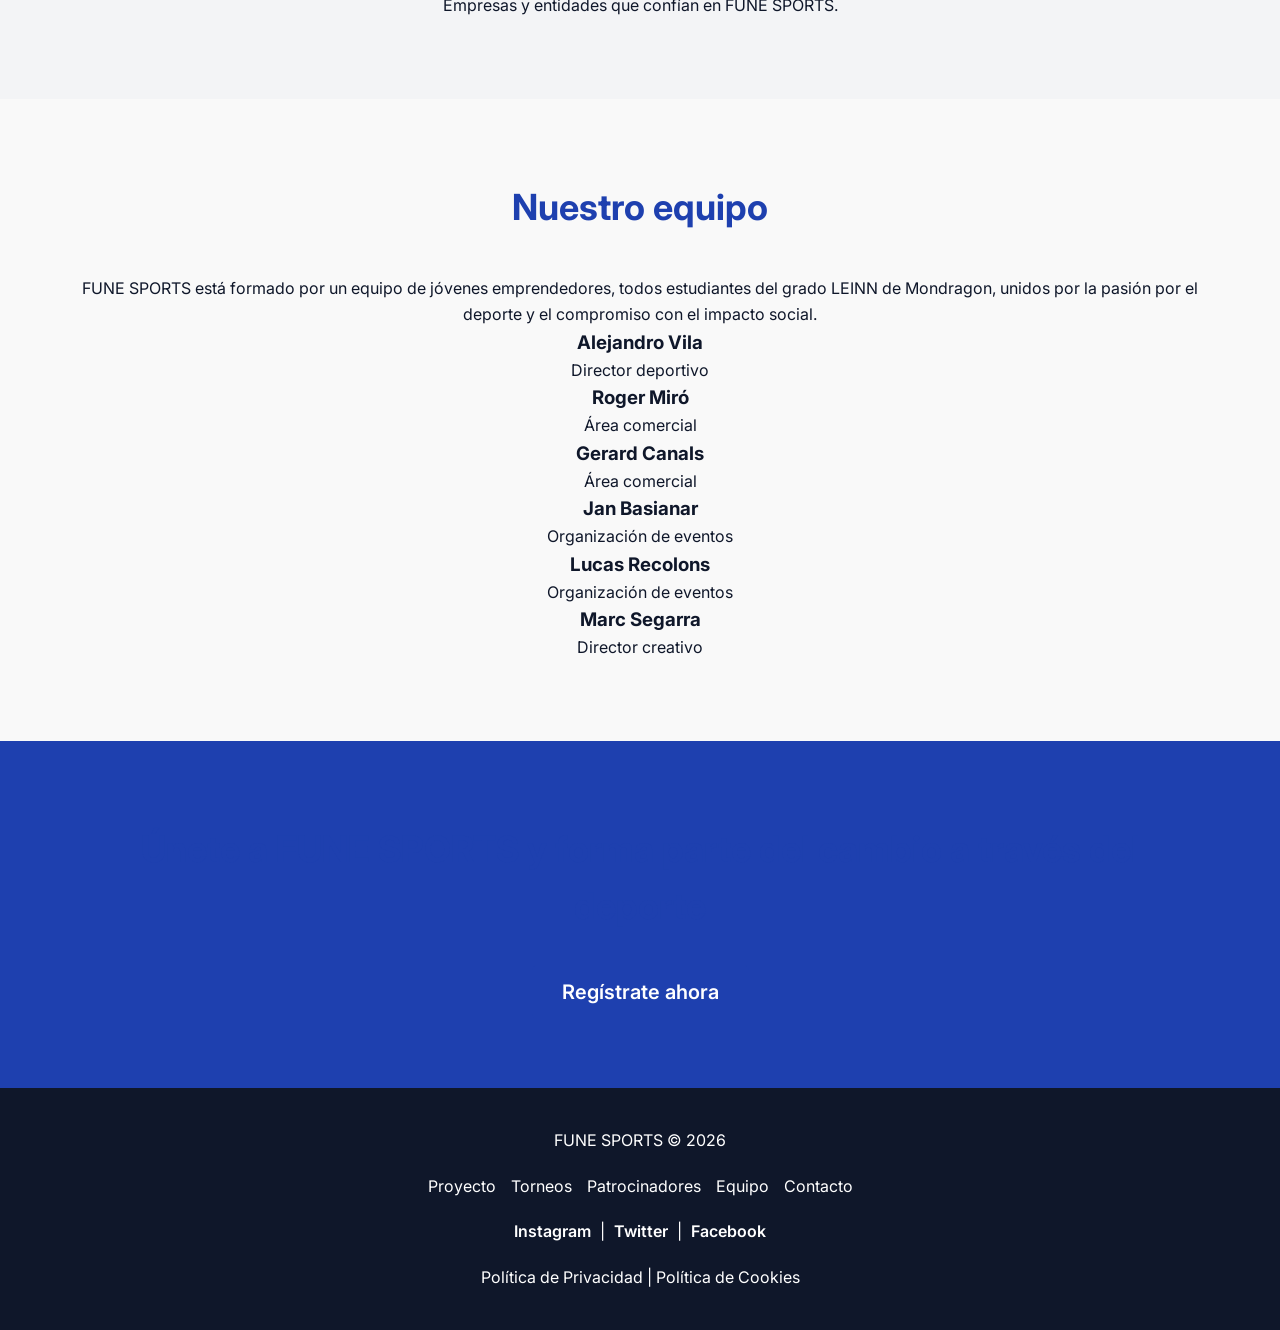
==== commit 33b9b694: "Update index.html" ====
--- a/index.html
+++ b/index.html
@@ -182,6 +182,10 @@
       <div class="footer-social">
         <a href="#">Instagram</a> | <a href="#">Twitter</a> | <a href="#">Facebook</a>
       </div>
+      <p>
+  <a href="politica-privacidad.html">Política de Privacidad</a> | 
+  <a href="politica-cookies.html">Política de Cookies</a>
+</p>
     </div>
   </footer>
 
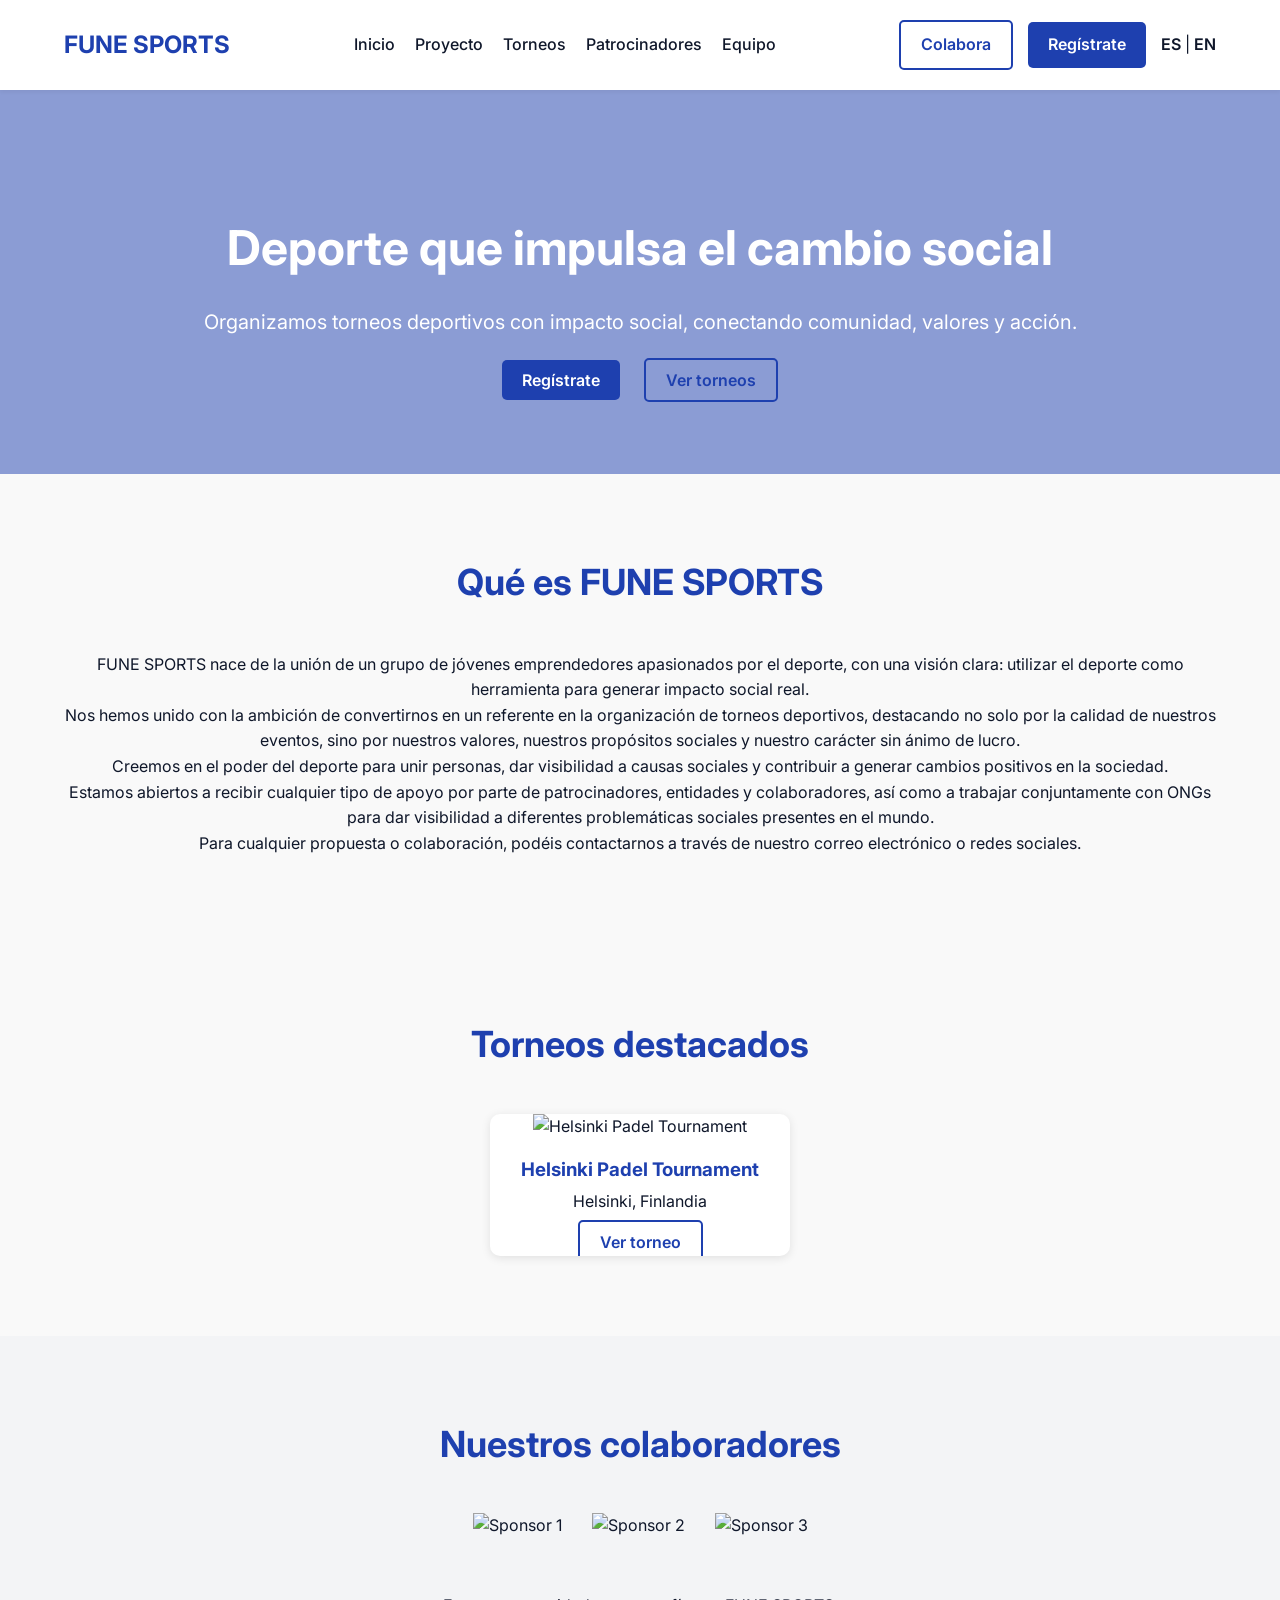
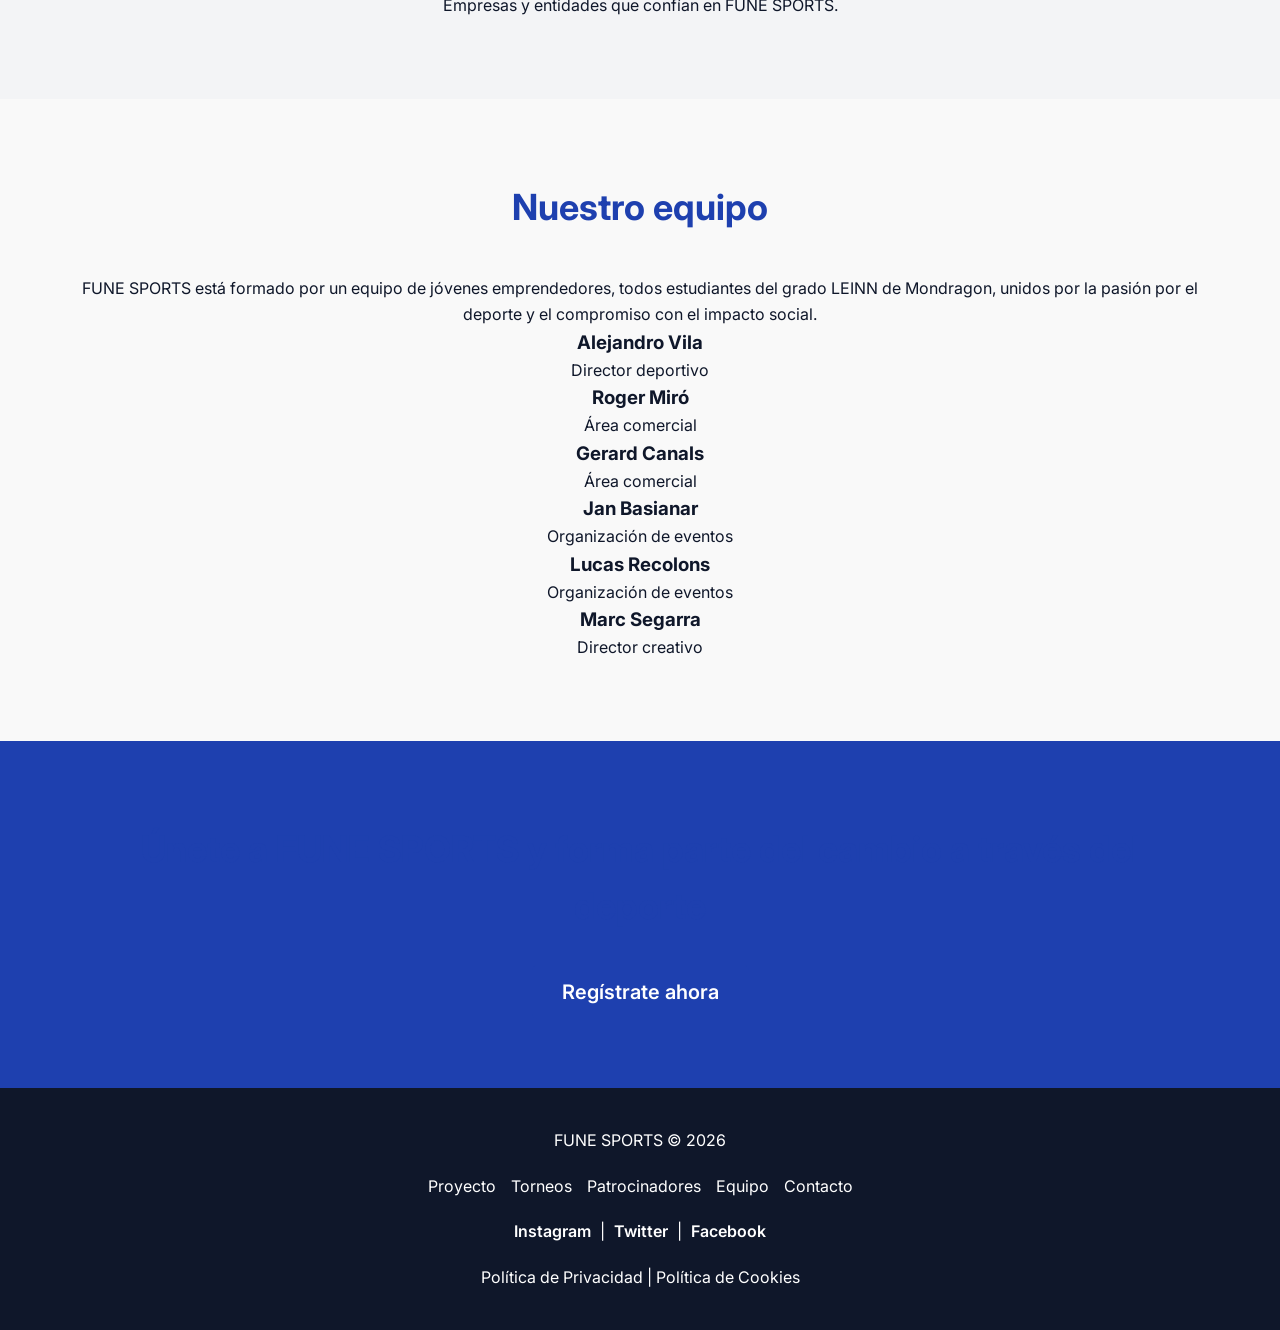
==== commit 4112c5d7: "Update index.html" ====
--- a/index.html
+++ b/index.html
@@ -105,7 +105,7 @@
   <!-- PATROCINADORES -->
   <section id="patrocinadores" class="section bg-light">
     <div class="container">
-      <h2>Nuestros patrocinadores</h2>
+      <h2>Nuestros colaboradores</h2>
       <div class="sponsors">
         <img src="assets/images/logo1.png" alt="Sponsor 1">
         <img src="assets/images/logo2.png" alt="Sponsor 2">
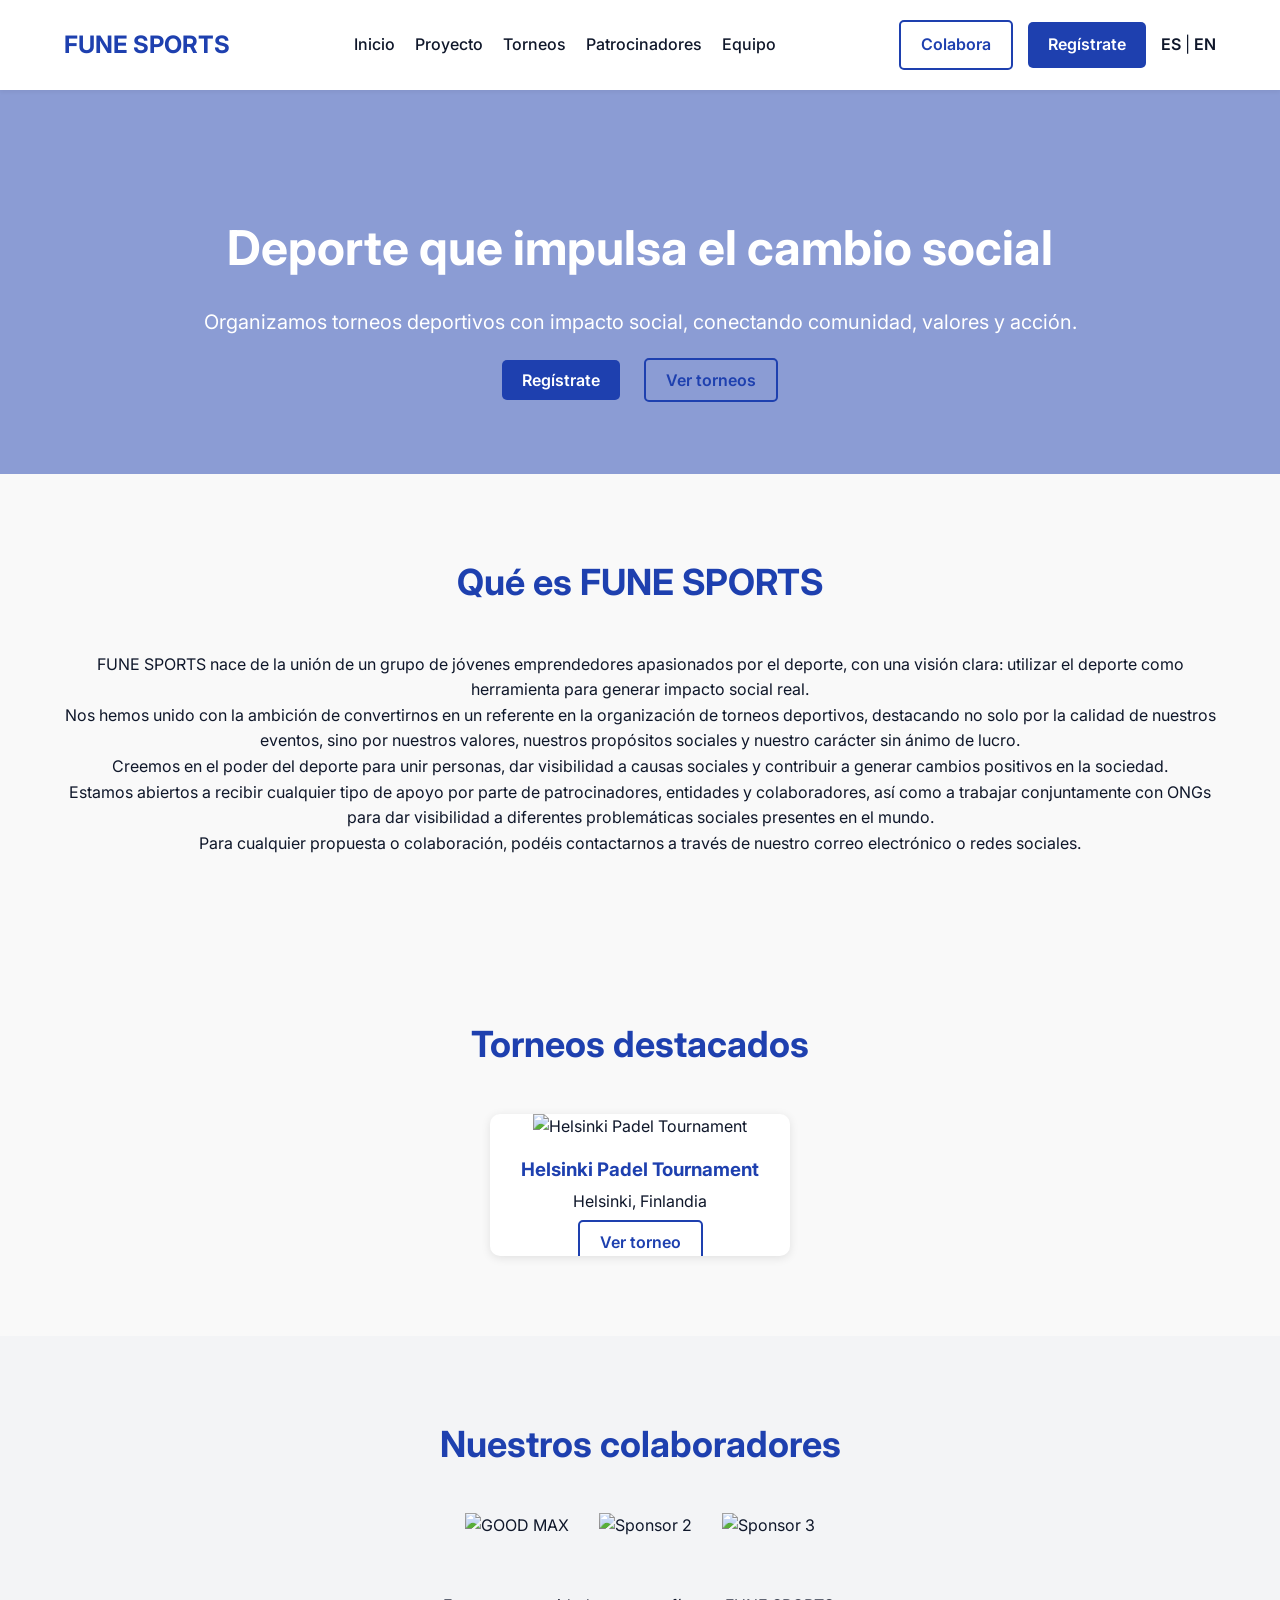
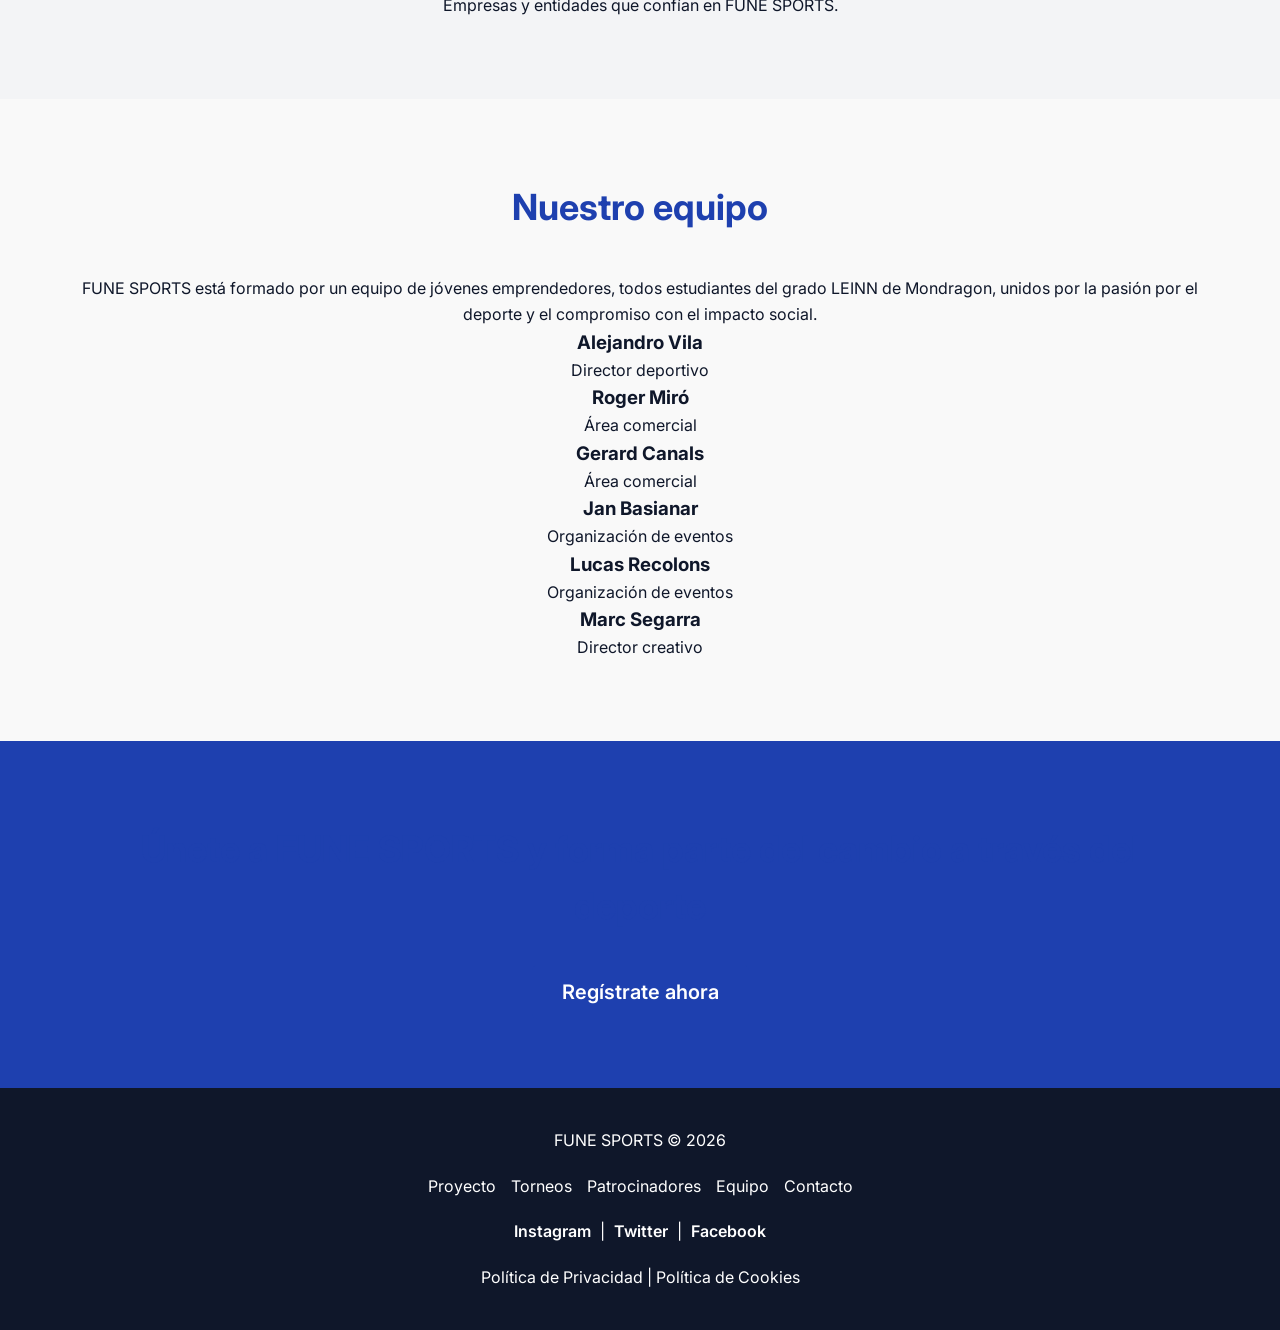
==== commit 53e90e04: "Update index.html" ====
--- a/index.html
+++ b/index.html
@@ -107,7 +107,7 @@
     <div class="container">
       <h2>Nuestros colaboradores</h2>
       <div class="sponsors">
-        <img src="assets/images/logo1.png" alt="Sponsor 1">
+        <img src="assets/images/goodmax.png" alt="GOOD MAX">
         <img src="assets/images/logo2.png" alt="Sponsor 2">
         <img src="assets/images/logo3.png" alt="Sponsor 3">
       </div>
